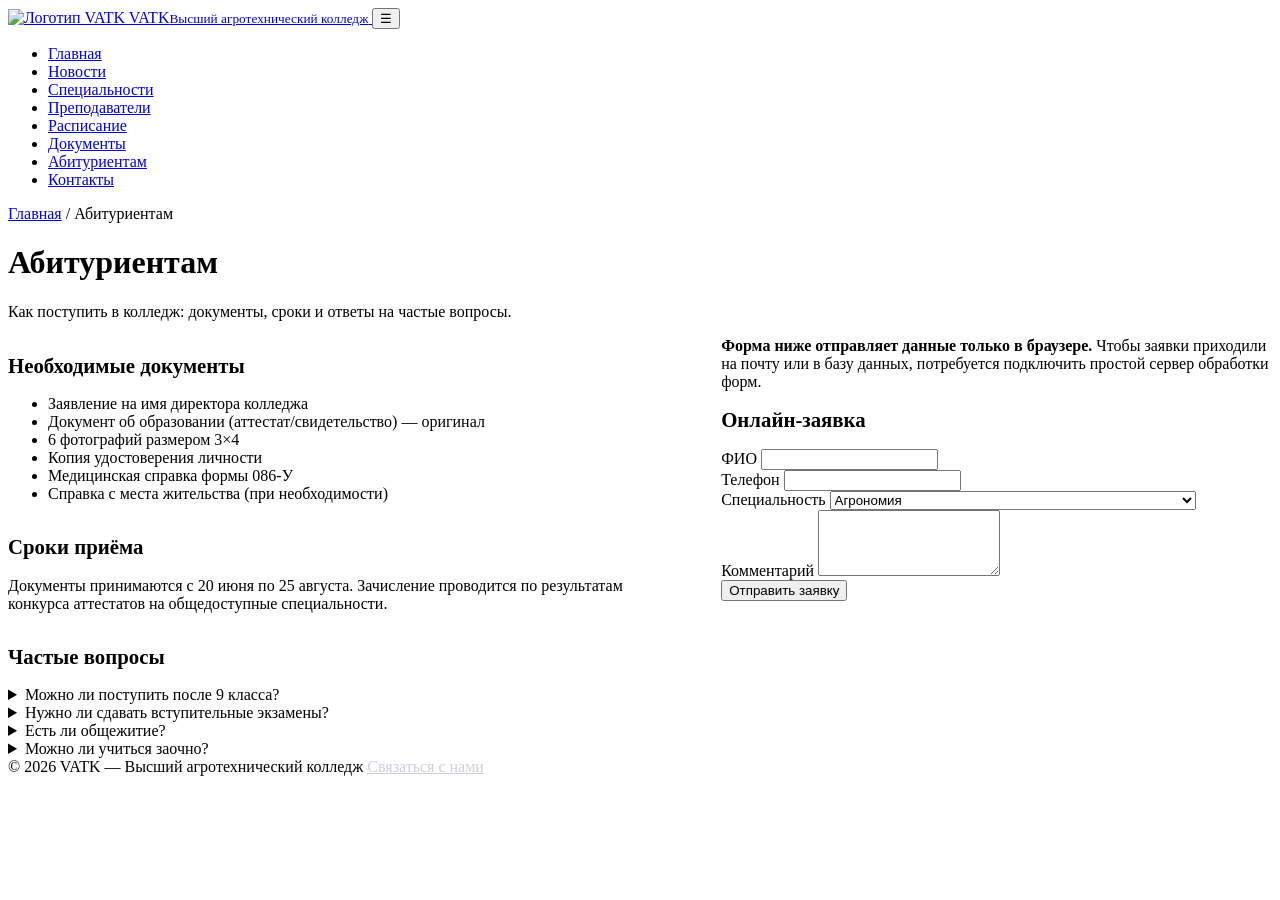
==== admissions.html @ e1eb5bf3 "Add files via upload" ====
<!DOCTYPE html>
<html lang="ru">
<head>
<meta charset="UTF-8">
<meta name="viewport" content="width=device-width, initial-scale=1.0">
<title>Абитуриентам — VATK</title>
<link rel="stylesheet" href="css/style.css">
</head>
<body>

<header class="site">
  <div class="site-bar">
    <a href="index.html" class="brand">
      <img src="images/logo.jpeg" alt="Логотип VATK">
      <span class="brand-text">VATK<small>Высший агротехнический колледж</small></span>
    </a>
    <button class="nav-toggle" aria-label="Открыть меню" aria-expanded="false">☰</button>
    <nav class="main-nav">
      <ul>
        <li><a href="index.html">Главная</a></li>
        <li><a href="news.html">Новости</a></li>
        <li><a href="specialties.html">Специальности</a></li>
        <li><a href="teachers.html">Преподаватели</a></li>
        <li><a href="schedule.html">Расписание</a></li>
        <li><a href="documents.html">Документы</a></li>
        <li><a href="admissions.html">Абитуриентам</a></li>
        <li><a href="contacts.html">Контакты</a></li>
      </ul>
    </nav>
  </div>
</header>
<div class="gear-rule"></div>

<div class="page-head">
  <div class="wrap">
    <p class="crumbs"><a href="index.html">Главная</a> / Абитуриентам</p>
    <h1>Абитуриентам</h1>
    <p>Как поступить в колледж: документы, сроки и ответы на частые вопросы.</p>
  </div>
</div>

<section class="block">
  <div class="wrap" style="display:grid;grid-template-columns:1.1fr 0.9fr;gap:40px;">
    <div>
      <h2 style="font-size:1.3rem;">Необходимые документы</h2>
      <ul>
        <li>Заявление на имя директора колледжа</li>
        <li>Документ об образовании (аттестат/свидетельство) — оригинал</li>
        <li>6 фотографий размером 3×4</li>
        <li>Копия удостоверения личности</li>
        <li>Медицинская справка формы 086-У</li>
        <li>Справка с места жительства (при необходимости)</li>
      </ul>

      <h2 style="font-size:1.3rem;margin-top:32px;">Сроки приёма</h2>
      <p>Документы принимаются с 20 июня по 25 августа. Зачисление проводится по результатам конкурса аттестатов на общедоступные специальности.</p>

      <h2 id="faq" style="font-size:1.3rem;margin-top:32px;">Частые вопросы</h2>
      <details class="faq">
        <summary>Можно ли поступить после 9 класса?</summary>
        <p>Да, часть специальностей доступна на базе 9 классов — срок обучения по ним больше, чем при поступлении после 11 класса.</p>
      </details>
      <details class="faq">
        <summary>Нужно ли сдавать вступительные экзамены?</summary>
        <p>На большинство специальностей зачисление идёт по среднему баллу аттестата. Уточняйте требования для конкретной специальности у приёмной комиссии.</p>
      </details>
      <details class="faq">
        <summary>Есть ли общежитие?</summary>
        <p>Да, иногородним студентам предоставляется место в общежитии при наличии свободных мест.</p>
      </details>
      <details class="faq">
        <summary>Можно ли учиться заочно?</summary>
        <p>Да, по ряду специальностей открыта заочная форма обучения — расписание сессий уточняйте в учебной части.</p>
      </details>
    </div>

    <div>
      <div class="callout" style="margin-top:0;">
        <strong>Форма ниже отправляет данные только в браузере.</strong> Чтобы заявки приходили на почту или в базу данных, потребуется подключить простой сервер обработки форм.
      </div>
      <h2 style="font-size:1.3rem;">Онлайн-заявка</h2>
      <form id="admission-form" class="form-grid">
        <div>
          <label for="fio">ФИО</label>
          <input id="fio" name="fio" type="text" required>
        </div>
        <div>
          <label for="phone">Телефон</label>
          <input id="phone" name="phone" type="tel" required>
        </div>
        <div class="full">
          <label for="spec">Специальность</label>
          <select id="spec" name="spec">
            <option>Агрономия</option>
            <option>Механизация сельского хозяйства</option>
            <option>Электрификация и автоматизация сельского хозяйства</option>
            <option>Строительство и эксплуатация зданий</option>
            <option>Ветеринария</option>
            <option>Информационные системы</option>
            <option>Экономика и бухгалтерский учёт</option>
          </select>
        </div>
        <div class="full">
          <label for="msg">Комментарий</label>
          <textarea id="msg" name="msg" rows="4"></textarea>
        </div>
        <div class="full">
          <button type="submit" class="btn btn-primary">Отправить заявку</button>
        </div>
        <p id="form-note" class="full" style="display:none;color:var(--green);font-weight:700;"></p>
      </form>
    </div>
  </div>
</section>

<footer class="site">
  <div class="wrap">
    <div class="footer-bottom">
      <span>© 2026 VATK — Высший агротехнический колледж</span>
      <a href="contacts.html" style="color:#cfcde6;">Связаться с нами</a>
    </div>
  </div>
</footer>

<script src="js/main.js"></script>
</body>
</html>
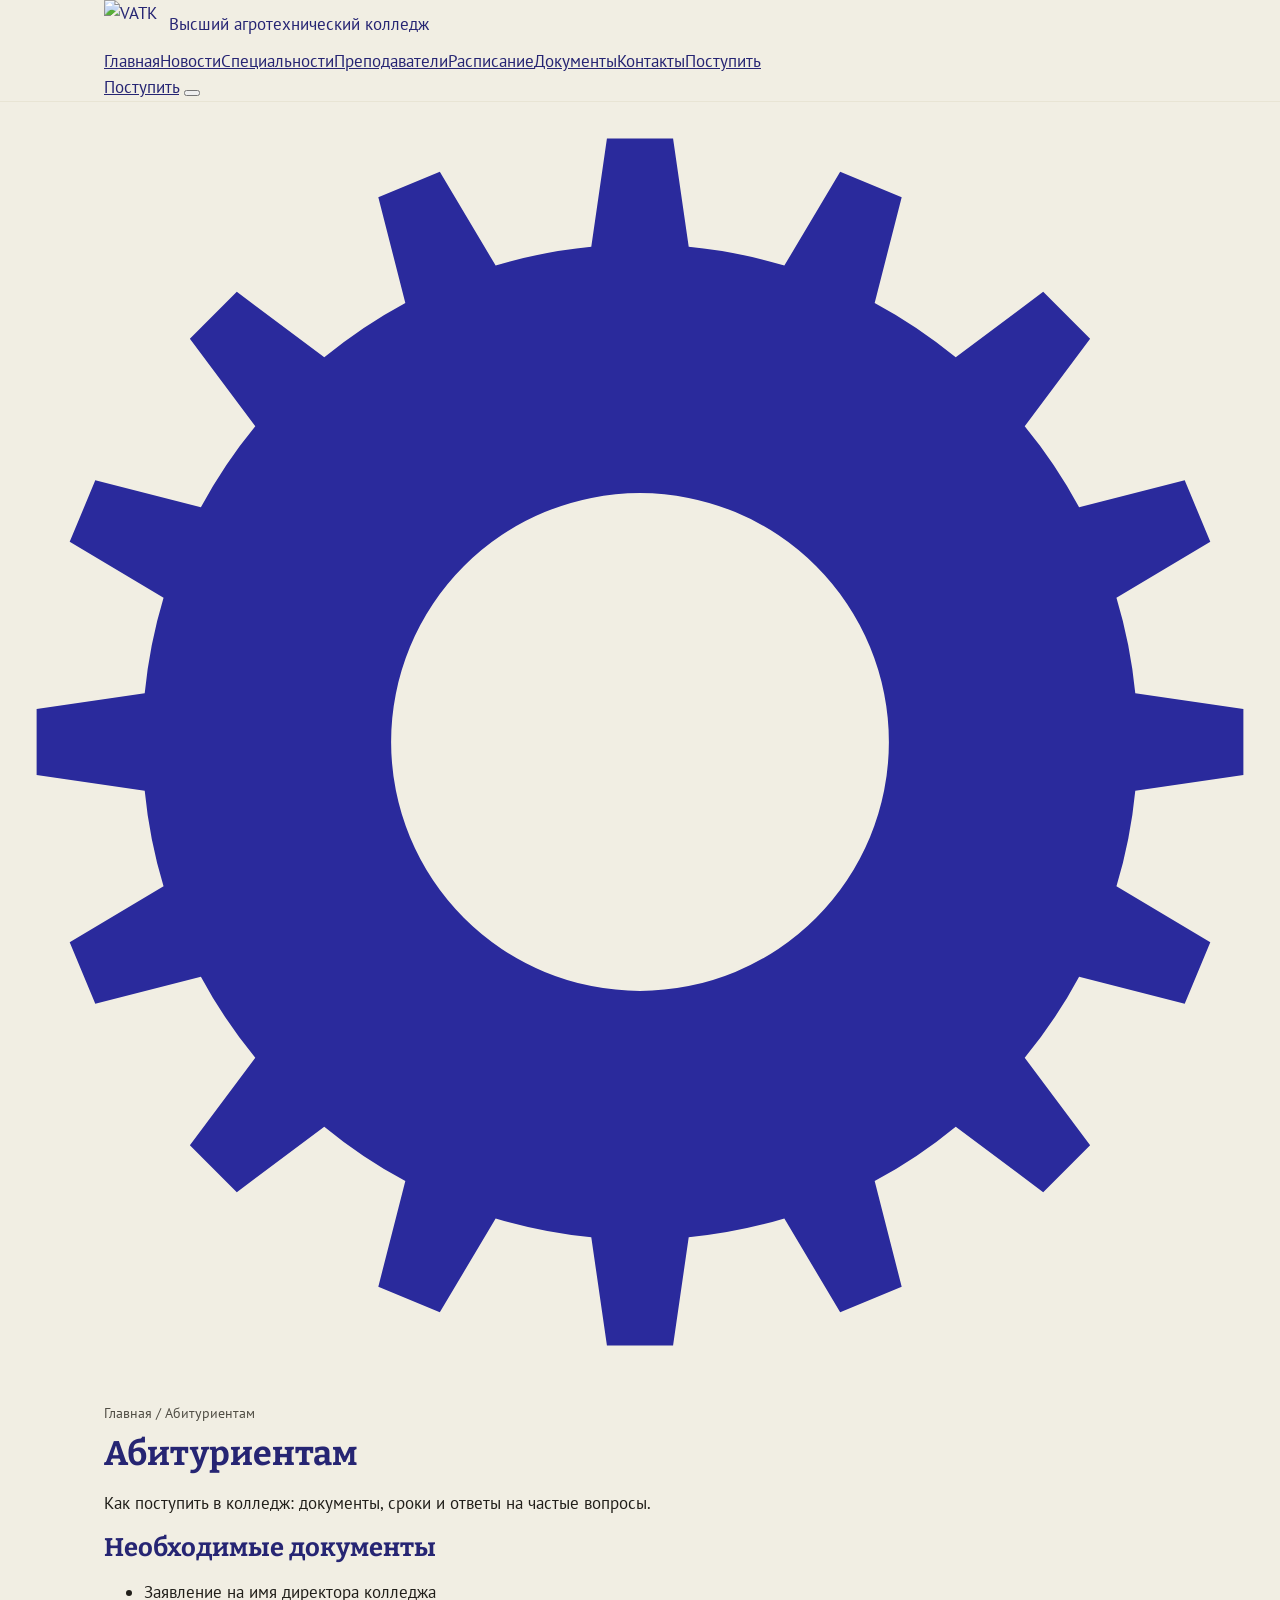
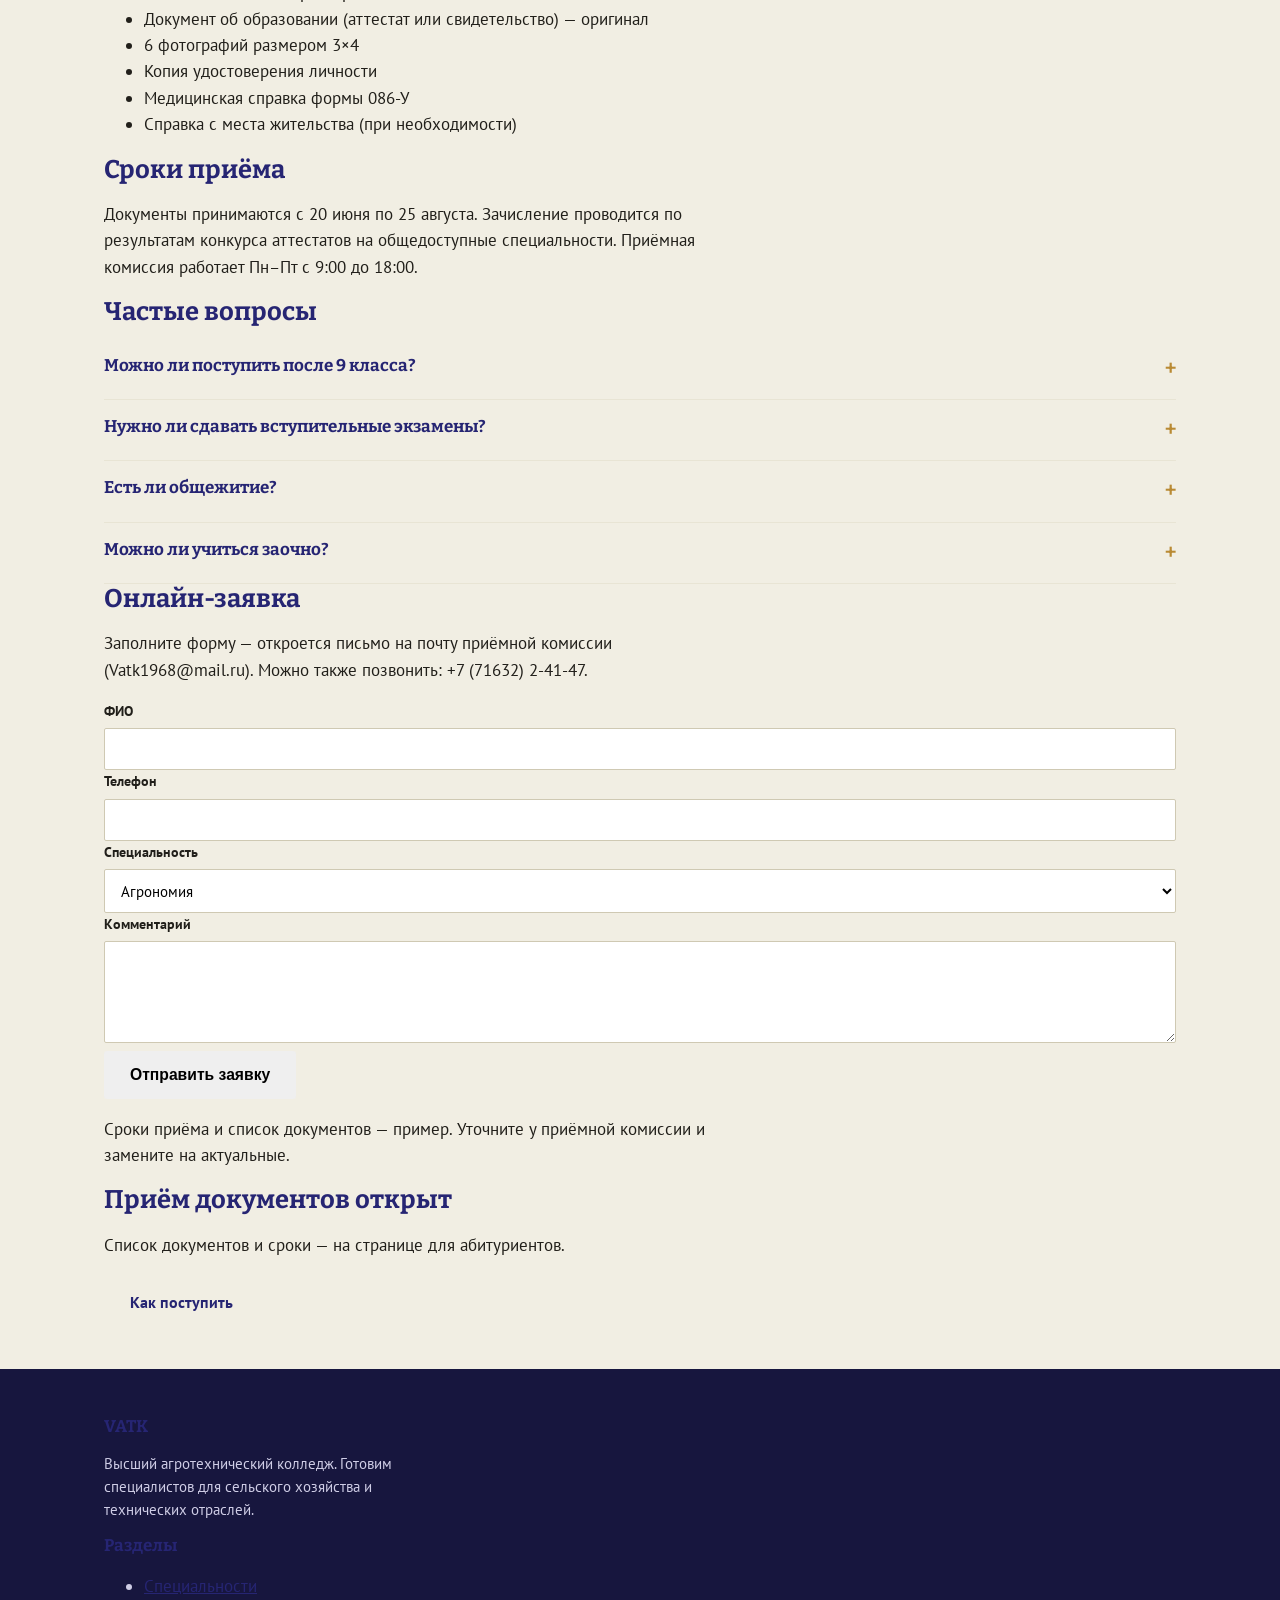
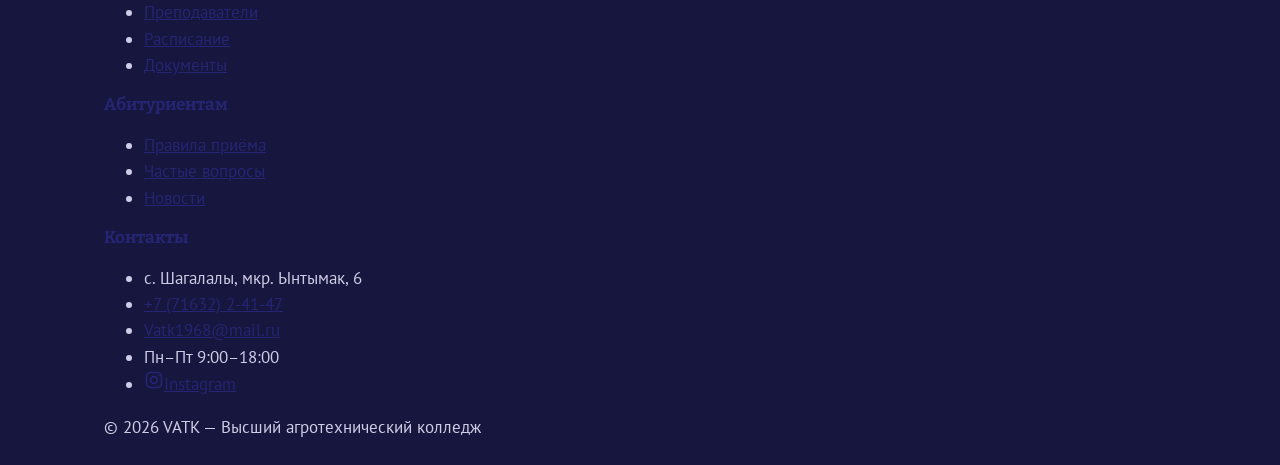
==== commit e3d888e7: "Add files via upload" ====
--- a/admissions.html
+++ b/admissions.html
@@ -2,126 +2,80 @@
 <html lang="ru">
 <head>
 <meta charset="UTF-8">
-<meta name="viewport" content="width=device-width, initial-scale=1.0">
+<meta name="viewport" content="width=device-width, initial-scale=1">
 <title>Абитуриентам — VATK</title>
+<meta name="description" content="Как поступить в Высший агротехнический колледж: документы, сроки, частые вопросы и онлайн-заявка.">
+<link rel="icon" href="images/logo.png">
+<link rel="preconnect" href="https://fonts.googleapis.com">
+<link rel="preconnect" href="https://fonts.gstatic.com" crossorigin>
+<link href="https://fonts.googleapis.com/css2?family=Inter:opsz,wght@14..32,400..900&display=swap" rel="stylesheet">
 <link rel="stylesheet" href="css/style.css">
 </head>
 <body>
-
 <header class="site">
-  <div class="site-bar">
-    <a href="index.html" class="brand">
-      <img src="images/logo.jpeg" alt="Логотип VATK">
-      <span class="brand-text">VATK<small>Высший агротехнический колледж</small></span>
-    </a>
-    <button class="nav-toggle" aria-label="Открыть меню" aria-expanded="false">☰</button>
-    <nav class="main-nav">
-      <ul>
-        <li><a href="index.html">Главная</a></li>
-        <li><a href="news.html">Новости</a></li>
-        <li><a href="specialties.html">Специальности</a></li>
-        <li><a href="teachers.html">Преподаватели</a></li>
-        <li><a href="schedule.html">Расписание</a></li>
-        <li><a href="documents.html">Документы</a></li>
-        <li><a href="admissions.html">Абитуриентам</a></li>
-        <li><a href="contacts.html">Контакты</a></li>
-      </ul>
-    </nav>
+  <div class="wrap bar">
+    <a class="brand" href="index.html" aria-label="VATK — на главную"><img src="images/logo.png" alt="VATK"><span>Высший агротехнический колледж</span></a>
+    <nav class="main" aria-label="Основное меню"><a href="index.html">Главная</a><a href="news.html">Новости</a><a href="specialties.html">Специальности</a><a href="teachers.html">Преподаватели</a><a href="schedule.html">Расписание</a><a href="documents.html">Документы</a><a href="contacts.html">Контакты</a><a class="cta-m" href="admissions.html">Поступить</a></nav>
+    <a class="cta" href="admissions.html">Поступить</a>
+    <button class="burger" aria-label="Открыть меню" aria-expanded="false"><span></span></button>
   </div>
 </header>
-<div class="gear-rule"></div>
-
-<div class="page-head">
+<div class="pagehead">
+  <svg class="deco" viewBox="0 0 360 360" aria-hidden="true"><path d="M166.3 40.7L170.7 10.3L189.3 10.3L193.7 40.7A140 140 0 0 1 220.6 46.0L220.6 46.0L236.3 19.6L253.6 26.8L246.0 56.5A140 140 0 0 1 268.8 71.8L268.8 71.8L293.4 53.4L306.6 66.6L288.2 91.2A140 140 0 0 1 303.5 114.0L303.5 114.0L333.2 106.4L340.4 123.7L314.0 139.4A140 140 0 0 1 319.3 166.3L319.3 166.3L349.7 170.7L349.7 189.3L319.3 193.7A140 140 0 0 1 314.0 220.6L314.0 220.6L340.4 236.3L333.2 253.6L303.5 246.0A140 140 0 0 1 288.2 268.8L288.2 268.8L306.6 293.4L293.4 306.6L268.8 288.2A140 140 0 0 1 246.0 303.5L246.0 303.5L253.6 333.2L236.3 340.4L220.6 314.0A140 140 0 0 1 193.7 319.3L193.7 319.3L189.3 349.7L170.7 349.7L166.3 319.3A140 140 0 0 1 139.4 314.0L139.4 314.0L123.7 340.4L106.4 333.2L114.0 303.5A140 140 0 0 1 91.2 288.2L91.2 288.2L66.6 306.6L53.4 293.4L71.8 268.8A140 140 0 0 1 56.5 246.0L56.5 246.0L26.8 253.6L19.6 236.3L46.0 220.6A140 140 0 0 1 40.7 193.7L40.7 193.7L10.3 189.3L10.3 170.7L40.7 166.3A140 140 0 0 1 46.0 139.4L46.0 139.4L19.6 123.7L26.8 106.4L56.5 114.0A140 140 0 0 1 71.8 91.2L71.8 91.2L53.4 66.6L66.6 53.4L91.2 71.8A140 140 0 0 1 114.0 56.5L114.0 56.5L106.4 26.8L123.7 19.6L139.4 46.0A140 140 0 0 1 166.3 40.7ZM250 180A70 70 0 1 0 110 180A70 70 0 1 0 250 180Z" fill="#2a2a9c" fill-rule="evenodd"/></svg>
   <div class="wrap">
     <p class="crumbs"><a href="index.html">Главная</a> / Абитуриентам</p>
     <h1>Абитуриентам</h1>
     <p>Как поступить в колледж: документы, сроки и ответы на частые вопросы.</p>
   </div>
 </div>
-
-<section class="block">
-  <div class="wrap" style="display:grid;grid-template-columns:1.1fr 0.9fr;gap:40px;">
-    <div>
-      <h2 style="font-size:1.3rem;">Необходимые документы</h2>
-      <ul>
-        <li>Заявление на имя директора колледжа</li>
-        <li>Документ об образовании (аттестат/свидетельство) — оригинал</li>
-        <li>6 фотографий размером 3×4</li>
-        <li>Копия удостоверения личности</li>
-        <li>Медицинская справка формы 086-У</li>
-        <li>Справка с места жительства (при необходимости)</li>
-      </ul>
-
-      <h2 style="font-size:1.3rem;margin-top:32px;">Сроки приёма</h2>
-      <p>Документы принимаются с 20 июня по 25 августа. Зачисление проводится по результатам конкурса аттестатов на общедоступные специальности.</p>
-
-      <h2 id="faq" style="font-size:1.3rem;margin-top:32px;">Частые вопросы</h2>
-      <details class="faq">
-        <summary>Можно ли поступить после 9 класса?</summary>
-        <p>Да, часть специальностей доступна на базе 9 классов — срок обучения по ним больше, чем при поступлении после 11 класса.</p>
-      </details>
-      <details class="faq">
-        <summary>Нужно ли сдавать вступительные экзамены?</summary>
-        <p>На большинство специальностей зачисление идёт по среднему баллу аттестата. Уточняйте требования для конкретной специальности у приёмной комиссии.</p>
-      </details>
-      <details class="faq">
-        <summary>Есть ли общежитие?</summary>
-        <p>Да, иногородним студентам предоставляется место в общежитии при наличии свободных мест.</p>
-      </details>
-      <details class="faq">
-        <summary>Можно ли учиться заочно?</summary>
-        <p>Да, по ряду специальностей открыта заочная форма обучения — расписание сессий уточняйте в учебной части.</p>
-      </details>
-    </div>
-
-    <div>
-      <div class="callout" style="margin-top:0;">
-        <strong>Форма ниже отправляет данные только в браузере.</strong> Чтобы заявки приходили на почту или в базу данных, потребуется подключить простой сервер обработки форм.
-      </div>
-      <h2 style="font-size:1.3rem;">Онлайн-заявка</h2>
-      <form id="admission-form" class="form-grid">
-        <div>
-          <label for="fio">ФИО</label>
-          <input id="fio" name="fio" type="text" required>
-        </div>
-        <div>
-          <label for="phone">Телефон</label>
-          <input id="phone" name="phone" type="tel" required>
-        </div>
-        <div class="full">
-          <label for="spec">Специальность</label>
-          <select id="spec" name="spec">
-            <option>Агрономия</option>
-            <option>Механизация сельского хозяйства</option>
-            <option>Электрификация и автоматизация сельского хозяйства</option>
-            <option>Строительство и эксплуатация зданий</option>
-            <option>Ветеринария</option>
-            <option>Информационные системы</option>
-            <option>Экономика и бухгалтерский учёт</option>
-          </select>
-        </div>
-        <div class="full">
-          <label for="msg">Комментарий</label>
-          <textarea id="msg" name="msg" rows="4"></textarea>
-        </div>
-        <div class="full">
-          <button type="submit" class="btn btn-primary">Отправить заявку</button>
-        </div>
-        <p id="form-note" class="full" style="display:none;color:var(--green);font-weight:700;"></p>
-      </form>
-    </div>
+<main class="inner"><div class="wrap">
+<div class="two">
+  <div>
+    <h2 class="sub">Необходимые документы</h2>
+    <ul class="check"><li>Заявление на имя директора колледжа</li><li>Документ об образовании (аттестат или свидетельство) — оригинал</li><li>6 фотографий размером 3×4</li><li>Копия удостоверения личности</li><li>Медицинская справка формы 086-У</li><li>Справка с места жительства (при необходимости)</li></ul>
+    <h2 class="sub">Сроки приёма</h2>
+    <p>Документы принимаются с 20 июня по 25 августа. Зачисление проводится по результатам конкурса аттестатов на общедоступные специальности. Приёмная комиссия работает Пн–Пт с 9:00 до 18:00.</p>
+    <h2 class="sub" id="faq">Частые вопросы</h2>
+    <details class="faq"><summary>Можно ли поступить после 9 класса?</summary><p>Да, часть специальностей доступна на базе 9 классов — срок обучения по ним больше, чем при поступлении после 11 класса.</p></details><details class="faq"><summary>Нужно ли сдавать вступительные экзамены?</summary><p>На большинство специальностей зачисление идёт по среднему баллу аттестата. Уточняйте требования для вашей специальности у приёмной комиссии.</p></details><details class="faq"><summary>Есть ли общежитие?</summary><p>Да, иногородним студентам предоставляется место в общежитии при наличии свободных мест.</p></details><details class="faq"><summary>Можно ли учиться заочно?</summary><p>Да, по ряду специальностей открыта заочная форма обучения — расписание сессий уточняйте в учебной части.</p></details>
+  </div>
+  <div class="formbox">
+    <h2 class="sub">Онлайн-заявка</h2>
+    <p>Заполните форму — откроется письмо на почту приёмной комиссии (Vatk1968@mail.ru). Можно также позвонить: +7 (71632) 2-41-47.</p>
+    <form id="admission-form">
+      <label for="fio">ФИО</label><input id="fio" name="fio" type="text" required autocomplete="name">
+      <label for="phone">Телефон</label><input id="phone" name="phone" type="tel" required autocomplete="tel">
+      <label for="spec">Специальность</label><select id="spec" name="spec"><option>Агрономия</option><option>Механизация сельского хозяйства</option><option>Электрификация и автоматизация сельского хозяйства</option><option>Строительство и эксплуатация зданий и сооружений</option><option>Ветеринария</option><option>Информационные системы</option><option>Экономика и бухгалтерский учёт (в АПК)</option></select>
+      <label for="msg">Комментарий</label><textarea id="msg" name="msg" rows="4"></textarea>
+      <button type="submit" class="btn red">Отправить заявку</button>
+      <p id="form-note"></p>
+    </form>
+  </div>
+</div>
+<p class="note">Сроки приёма и список документов — пример. Уточните у приёмной комиссии и замените на актуальные.</p>
+</div></main>
+<section class="band">
+  <div class="wrap">
+    <div><h2>Приём документов открыт</h2><p>Список документов и сроки — на странице для абитуриентов.</p></div>
+    <a class="btn white" href="admissions.html">Как поступить</a>
   </div>
 </section>
-
 <footer class="site">
   <div class="wrap">
-    <div class="footer-bottom">
-      <span>© 2026 VATK — Высший агротехнический колледж</span>
-      <a href="contacts.html" style="color:#cfcde6;">Связаться с нами</a>
+    <div class="fg">
+      <div><h4>VATK</h4><p style="max-width:22em;font-size:15px">Высший агротехнический колледж. Готовим специалистов для сельского хозяйства и технических отраслей.</p></div>
+      <div><h4>Разделы</h4><ul><li><a href="specialties.html">Специальности</a></li><li><a href="teachers.html">Преподаватели</a></li><li><a href="schedule.html">Расписание</a></li><li><a href="documents.html">Документы</a></li></ul></div>
+      <div><h4>Абитуриентам</h4><ul><li><a href="admissions.html">Правила приёма</a></li><li><a href="admissions.html#faq">Частые вопросы</a></li><li><a href="news.html">Новости</a></li></ul></div>
+      <div><h4>Контакты</h4><ul>
+        <li>с. Шагалалы, мкр. Ынтымак, 6</li>
+        <li><a href="tel:+77163224147">+7 (71632) 2-41-47</a></li>
+        <li><a href="mailto:Vatk1968@mail.ru">Vatk1968@mail.ru</a></li>
+        <li>Пн–Пт 9:00–18:00</li>
+        <li><a class="ig" href="https://www.instagram.com/vatk1968" target="_blank" rel="noopener" aria-label="Instagram колледжа"><svg width="20" height="20" viewBox="0 0 24 24" fill="none" stroke="currentColor" stroke-width="2" stroke-linecap="round" stroke-linejoin="round" aria-hidden="true"><rect x="3" y="3" width="18" height="18" rx="5"/><circle cx="12" cy="12" r="4"/><circle cx="17.5" cy="6.5" r="1" fill="currentColor" stroke="none"/></svg><span>Instagram</span></a></li>
+      </ul></div>
     </div>
+    <div class="copy">© 2026 VATK — Высший агротехнический колледж</div>
   </div>
 </footer>
-
 <script src="js/main.js"></script>
 </body>
 </html>
--- a/css/style.css
+++ b/css/style.css
@@ -0,0 +1,429 @@
+/* =============================================================
+   VATK — Высший агротехнический колледж
+   Design tokens
+   Color:
+     --navy       #262573  primary (from logo lettering)
+     --navy-dark  #17163E  deep backgrounds, footer
+     --red        #C62828  accent (from logo checkmark)
+     --green      #4C7A2B  secondary accent (from logo gear leaf)
+     --gold       #B98A34  warm accent (wheat)
+     --paper      #F1EEE3  page background (parchment, not the AI-cream tell)
+     --ink        #211F1A  body text
+   Type:
+     Headings — 'Bitter' (slab serif, stamped-plate feel)
+     Body     — 'PT Sans' (clean cyrillic humanist sans)
+   Layout: left-aligned hero, gear-notch rule as section divider,
+     asymmetric two-column sections instead of centered card grids.
+   ============================================================= */
+
+@import url('https://fonts.googleapis.com/css2?family=Bitter:wght@400;600;700&family=PT+Sans:wght@400;700&display=swap');
+
+:root {
+  --navy: #262573;
+  --navy-dark: #17163e;
+  --red: #c62828;
+  --green: #4c7a2b;
+  --gold: #b98a34;
+  --paper: #f1eee3;
+  --paper-dim: #e8e4d4;
+  --ink: #211f1a;
+  --ink-soft: #514e45;
+  --max: 1120px;
+}
+
+* { box-sizing: border-box; }
+
+html { scroll-behavior: smooth; }
+
+body {
+  margin: 0;
+  background: var(--paper);
+  color: var(--ink);
+  font-family: 'PT Sans', Arial, sans-serif;
+  font-size: 17px;
+  line-height: 1.55;
+}
+
+h1, h2, h3, h4 {
+  font-family: 'Bitter', Georgia, serif;
+  font-weight: 700;
+  color: var(--navy);
+  line-height: 1.15;
+  margin: 0 0 0.5em;
+}
+
+a { color: var(--navy); }
+a:focus-visible, button:focus-visible, input:focus-visible, textarea:focus-visible {
+  outline: 3px solid var(--gold);
+  outline-offset: 2px;
+}
+
+p { max-width: 68ch; }
+
+img { max-width: 100%; display: block; }
+
+.wrap {
+  max-width: var(--max);
+  margin: 0 auto;
+  padding: 0 24px;
+}
+
+/* ---------- gear-notch divider ---------- */
+.gear-rule {
+  height: 10px;
+  width: 100%;
+  background-image: repeating-linear-gradient(
+    -55deg,
+    var(--navy) 0 6px,
+    transparent 6px 16px
+  );
+  opacity: 0.85;
+}
+
+/* ---------- header ---------- */
+header.site {
+  background: var(--paper);
+  border-bottom: 1px solid var(--paper-dim);
+  position: sticky;
+  top: 0;
+  z-index: 20;
+}
+.site-bar {
+  display: flex;
+  align-items: center;
+  justify-content: space-between;
+  padding: 12px 24px;
+  max-width: var(--max);
+  margin: 0 auto;
+  gap: 16px;
+}
+.brand {
+  display: flex;
+  align-items: center;
+  gap: 12px;
+  text-decoration: none;
+}
+.brand img { height: 48px; width: auto; }
+.brand-text {
+  font-family: 'Bitter', serif;
+  font-weight: 700;
+  color: var(--navy);
+  font-size: 1.05rem;
+  line-height: 1.2;
+}
+.brand-text small {
+  display: block;
+  font-family: 'PT Sans', sans-serif;
+  font-weight: 400;
+  color: var(--ink-soft);
+  font-size: 0.72rem;
+}
+
+nav.main-nav ul {
+  list-style: none;
+  display: flex;
+  gap: 4px;
+  margin: 0;
+  padding: 0;
+  flex-wrap: wrap;
+}
+nav.main-nav a {
+  text-decoration: none;
+  color: var(--ink);
+  font-weight: 700;
+  font-size: 0.92rem;
+  padding: 8px 12px;
+  border-radius: 3px;
+}
+nav.main-nav a:hover { background: var(--paper-dim); }
+nav.main-nav a.active { color: var(--navy); box-shadow: inset 0 -3px 0 var(--red); }
+
+.nav-toggle {
+  display: none;
+  background: none;
+  border: 2px solid var(--navy);
+  border-radius: 4px;
+  padding: 6px 10px;
+  font-size: 1.1rem;
+  cursor: pointer;
+}
+
+@media (max-width: 860px) {
+  .nav-toggle { display: inline-block; }
+  nav.main-nav {
+    display: none;
+    width: 100%;
+    order: 3;
+  }
+  nav.main-nav.open { display: block; }
+  nav.main-nav ul { flex-direction: column; gap: 0; }
+  .site-bar { flex-wrap: wrap; }
+}
+
+/* ---------- hero ---------- */
+.hero {
+  background: var(--navy);
+  color: #fff;
+  position: relative;
+  overflow: hidden;
+}
+.hero::after {
+  content: "";
+  position: absolute;
+  inset: 0;
+  background-image:
+    radial-gradient(circle at 92% 20%, rgba(185,138,52,0.25) 0, transparent 45%),
+    repeating-linear-gradient(115deg, rgba(255,255,255,0.035) 0 2px, transparent 2px 26px);
+  pointer-events: none;
+}
+.hero-inner {
+  position: relative;
+  padding: 72px 24px 56px;
+  max-width: var(--max);
+  margin: 0 auto;
+  display: grid;
+  grid-template-columns: 1.3fr 1fr;
+  gap: 32px;
+  align-items: end;
+}
+.hero h1 {
+  color: #fff;
+  font-size: clamp(2.1rem, 4.4vw, 3.4rem);
+  max-width: 14ch;
+  margin-bottom: 0.3em;
+}
+.hero .lede {
+  color: #d9d8ee;
+  font-size: 1.15rem;
+  max-width: 46ch;
+  margin-bottom: 1.6em;
+}
+.hero-actions { display: flex; gap: 14px; flex-wrap: wrap; }
+
+.btn {
+  display: inline-block;
+  padding: 13px 24px;
+  border-radius: 3px;
+  font-weight: 700;
+  text-decoration: none;
+  font-size: 0.98rem;
+  border: 2px solid transparent;
+  cursor: pointer;
+}
+.btn-primary { background: var(--red); color: #fff; }
+.btn-primary:hover { background: #a91f1f; }
+.btn-ghost { background: transparent; color: #fff; border-color: rgba(255,255,255,0.55); }
+.btn-ghost:hover { border-color: #fff; }
+.btn-outline-navy { background: transparent; color: var(--navy); border-color: var(--navy); }
+.btn-outline-navy:hover { background: var(--navy); color: #fff; }
+
+.hero-figure { display: flex; justify-content: center; align-items: flex-end; }
+.hero-figure svg { width: 100%; max-width: 320px; height: auto; }
+
+@media (max-width: 760px) {
+  .hero-inner { grid-template-columns: 1fr; }
+  .hero-figure { order: -1; max-width: 200px; margin: 0 auto; }
+}
+
+/* ---------- stats strip ---------- */
+.stats {
+  background: var(--paper-dim);
+  border-bottom: 1px solid #ddd8c4;
+}
+.stats-inner {
+  max-width: var(--max);
+  margin: 0 auto;
+  padding: 22px 24px;
+  display: grid;
+  grid-template-columns: repeat(4, 1fr);
+  gap: 20px;
+  text-align: left;
+}
+.stat b {
+  font-family: 'Bitter', serif;
+  font-size: 1.9rem;
+  color: var(--navy);
+  display: block;
+}
+.stat span { color: var(--ink-soft); font-size: 0.92rem; }
+@media (max-width: 700px) { .stats-inner { grid-template-columns: repeat(2, 1fr); } }
+
+/* ---------- sections ---------- */
+section.block { padding: 56px 0; }
+.block-head {
+  display: flex;
+  justify-content: space-between;
+  align-items: baseline;
+  gap: 16px;
+  margin-bottom: 28px;
+  flex-wrap: wrap;
+}
+.block-head h2 { font-size: clamp(1.5rem, 3vw, 2.1rem); margin: 0; }
+.block-head a.see-all { font-weight: 700; text-decoration: none; border-bottom: 2px solid var(--gold); }
+
+/* news cards */
+.news-grid { display: grid; grid-template-columns: repeat(3, 1fr); gap: 24px; }
+.news-card {
+  background: #fff;
+  border: 1px solid var(--paper-dim);
+  border-left: 4px solid var(--green);
+  padding: 20px;
+}
+.news-card time { color: var(--ink-soft); font-size: 0.85rem; }
+.news-card h3 { font-size: 1.15rem; margin: 6px 0 8px; }
+.news-card p { font-size: 0.95rem; color: var(--ink-soft); }
+@media (max-width: 860px) { .news-grid { grid-template-columns: 1fr; } }
+
+/* specialty rows */
+.spec-list { display: flex; flex-direction: column; border-top: 1px solid var(--paper-dim); }
+.spec-row {
+  display: grid;
+  grid-template-columns: 64px 1.6fr 1fr;
+  gap: 20px;
+  align-items: center;
+  padding: 20px 0;
+  border-bottom: 1px solid var(--paper-dim);
+  text-decoration: none;
+  color: var(--ink);
+}
+.spec-row:hover .spec-name { color: var(--red); }
+.spec-icon {
+  width: 52px; height: 52px;
+  border-radius: 50%;
+  background: var(--navy);
+  display: flex; align-items: center; justify-content: center;
+}
+.spec-icon svg { width: 28px; height: 28px; stroke: #fff; }
+.spec-name { font-family: 'Bitter', serif; font-weight: 700; font-size: 1.12rem; color: var(--navy); }
+.spec-name small { display: block; font-family: 'PT Sans', sans-serif; font-weight: 400; color: var(--ink-soft); font-size: 0.85rem; margin-top: 2px; }
+.spec-meta { text-align: right; color: var(--ink-soft); font-size: 0.9rem; }
+@media (max-width: 700px) {
+  .spec-row { grid-template-columns: 44px 1fr; }
+  .spec-meta { grid-column: 2; text-align: left; }
+}
+
+/* admissions banner */
+.banner {
+  background: var(--green);
+  color: #fff;
+  padding: 40px 0;
+}
+.banner-inner {
+  max-width: var(--max);
+  margin: 0 auto;
+  padding: 0 24px;
+  display: flex;
+  justify-content: space-between;
+  align-items: center;
+  gap: 24px;
+  flex-wrap: wrap;
+}
+.banner h2 { color: #fff; margin: 0 0 4px; font-size: 1.5rem; }
+.banner p { color: #e4f0da; margin: 0; }
+
+/* teacher cards */
+.teacher-grid { display: grid; grid-template-columns: repeat(4, 1fr); gap: 22px; }
+.teacher-card { background: #fff; border: 1px solid var(--paper-dim); padding: 18px; text-align: left; }
+.avatar {
+  width: 56px; height: 56px; border-radius: 50%;
+  background: var(--navy); color: #fff;
+  display: flex; align-items: center; justify-content: center;
+  font-family: 'Bitter', serif; font-weight: 700; font-size: 1.1rem;
+  margin-bottom: 12px;
+}
+.teacher-card h3 { font-size: 1.02rem; margin: 0 0 2px; }
+.teacher-card .role { color: var(--red); font-size: 0.85rem; font-weight: 700; margin-bottom: 6px; }
+.teacher-card .subj { color: var(--ink-soft); font-size: 0.88rem; }
+@media (max-width: 900px) { .teacher-grid { grid-template-columns: repeat(2, 1fr); } }
+@media (max-width: 560px) { .teacher-grid { grid-template-columns: 1fr; } }
+
+/* documents list */
+.doc-list { list-style: none; margin: 0; padding: 0; border-top: 1px solid var(--paper-dim); }
+.doc-list li {
+  display: flex; justify-content: space-between; align-items: center;
+  padding: 16px 0; border-bottom: 1px solid var(--paper-dim); gap: 16px;
+}
+.doc-list a.doc-link { font-weight: 700; text-decoration: none; color: var(--navy); }
+.doc-list .doc-meta { color: var(--ink-soft); font-size: 0.85rem; white-space: nowrap; }
+
+/* table (schedule) */
+table.tt { width: 100%; border-collapse: collapse; background: #fff; }
+table.tt th, table.tt td {
+  border: 1px solid var(--paper-dim);
+  padding: 10px 12px;
+  text-align: left;
+  font-size: 0.92rem;
+}
+table.tt th { background: var(--navy); color: #fff; font-family: 'Bitter', serif; }
+table.tt tr:nth-child(even) td { background: var(--paper); }
+.tt-wrap { overflow-x: auto; }
+
+/* forms */
+.form-grid { display: grid; grid-template-columns: 1fr 1fr; gap: 16px; max-width: 640px; }
+.form-grid .full { grid-column: 1 / -1; }
+label { display: block; font-weight: 700; font-size: 0.9rem; margin-bottom: 6px; }
+input, textarea, select {
+  width: 100%; padding: 10px 12px; border: 1px solid #cfc9b3;
+  background: #fff; font-family: 'PT Sans', sans-serif; font-size: 0.96rem; border-radius: 2px;
+}
+@media (max-width: 600px) { .form-grid { grid-template-columns: 1fr; } }
+
+/* faq */
+details.faq {
+  border-bottom: 1px solid var(--paper-dim);
+  padding: 14px 0;
+}
+details.faq summary {
+  font-family: 'Bitter', serif; font-weight: 700; color: var(--navy);
+  cursor: pointer; list-style: none; display: flex; justify-content: space-between; gap: 12px;
+}
+details.faq summary::-webkit-details-marker { display: none; }
+details.faq summary::after { content: "+"; font-size: 1.3rem; color: var(--gold); }
+details.faq[open] summary::after { content: "–"; }
+details.faq p { margin-top: 10px; color: var(--ink-soft); }
+
+/* footer */
+footer.site {
+  background: var(--navy-dark);
+  color: #cfcde6;
+  padding: 48px 0 24px;
+  margin-top: 40px;
+}
+.footer-grid {
+  display: grid;
+  grid-template-columns: 1.4fr 1fr 1fr 1fr;
+  gap: 28px;
+  margin-bottom: 32px;
+}
+.footer-grid h4 { color: #fff; font-size: 0.95rem; margin-bottom: 12px; }
+.footer-grid ul { list-style: none; margin: 0; padding: 0; }
+.footer-grid li { margin-bottom: 8px; }
+.footer-grid a { color: #cfcde6; text-decoration: none; font-size: 0.92rem; }
+.footer-grid a:hover { color: #fff; }
+.footer-bottom {
+  border-top: 1px solid rgba(255,255,255,0.12);
+  padding-top: 18px;
+  font-size: 0.82rem;
+  color: #9694bb;
+  display: flex; justify-content: space-between; flex-wrap: wrap; gap: 8px;
+}
+@media (max-width: 800px) { .footer-grid { grid-template-columns: 1fr 1fr; } }
+
+/* page header (inner pages) */
+.page-head {
+  background: var(--paper-dim);
+  padding: 40px 0 32px;
+}
+.page-head h1 { font-size: clamp(1.8rem, 3.6vw, 2.6rem); }
+.page-head p { color: var(--ink-soft); font-size: 1.05rem; }
+.crumbs { color: var(--ink-soft); font-size: 0.85rem; margin-bottom: 10px; }
+.crumbs a { color: var(--ink-soft); text-decoration: none; }
+.crumbs a:hover { color: var(--navy); }
+
+.callout {
+  background: #fff;
+  border: 1px solid var(--paper-dim);
+  border-left: 4px solid var(--gold);
+  padding: 18px 20px;
+  margin: 24px 0;
+}
